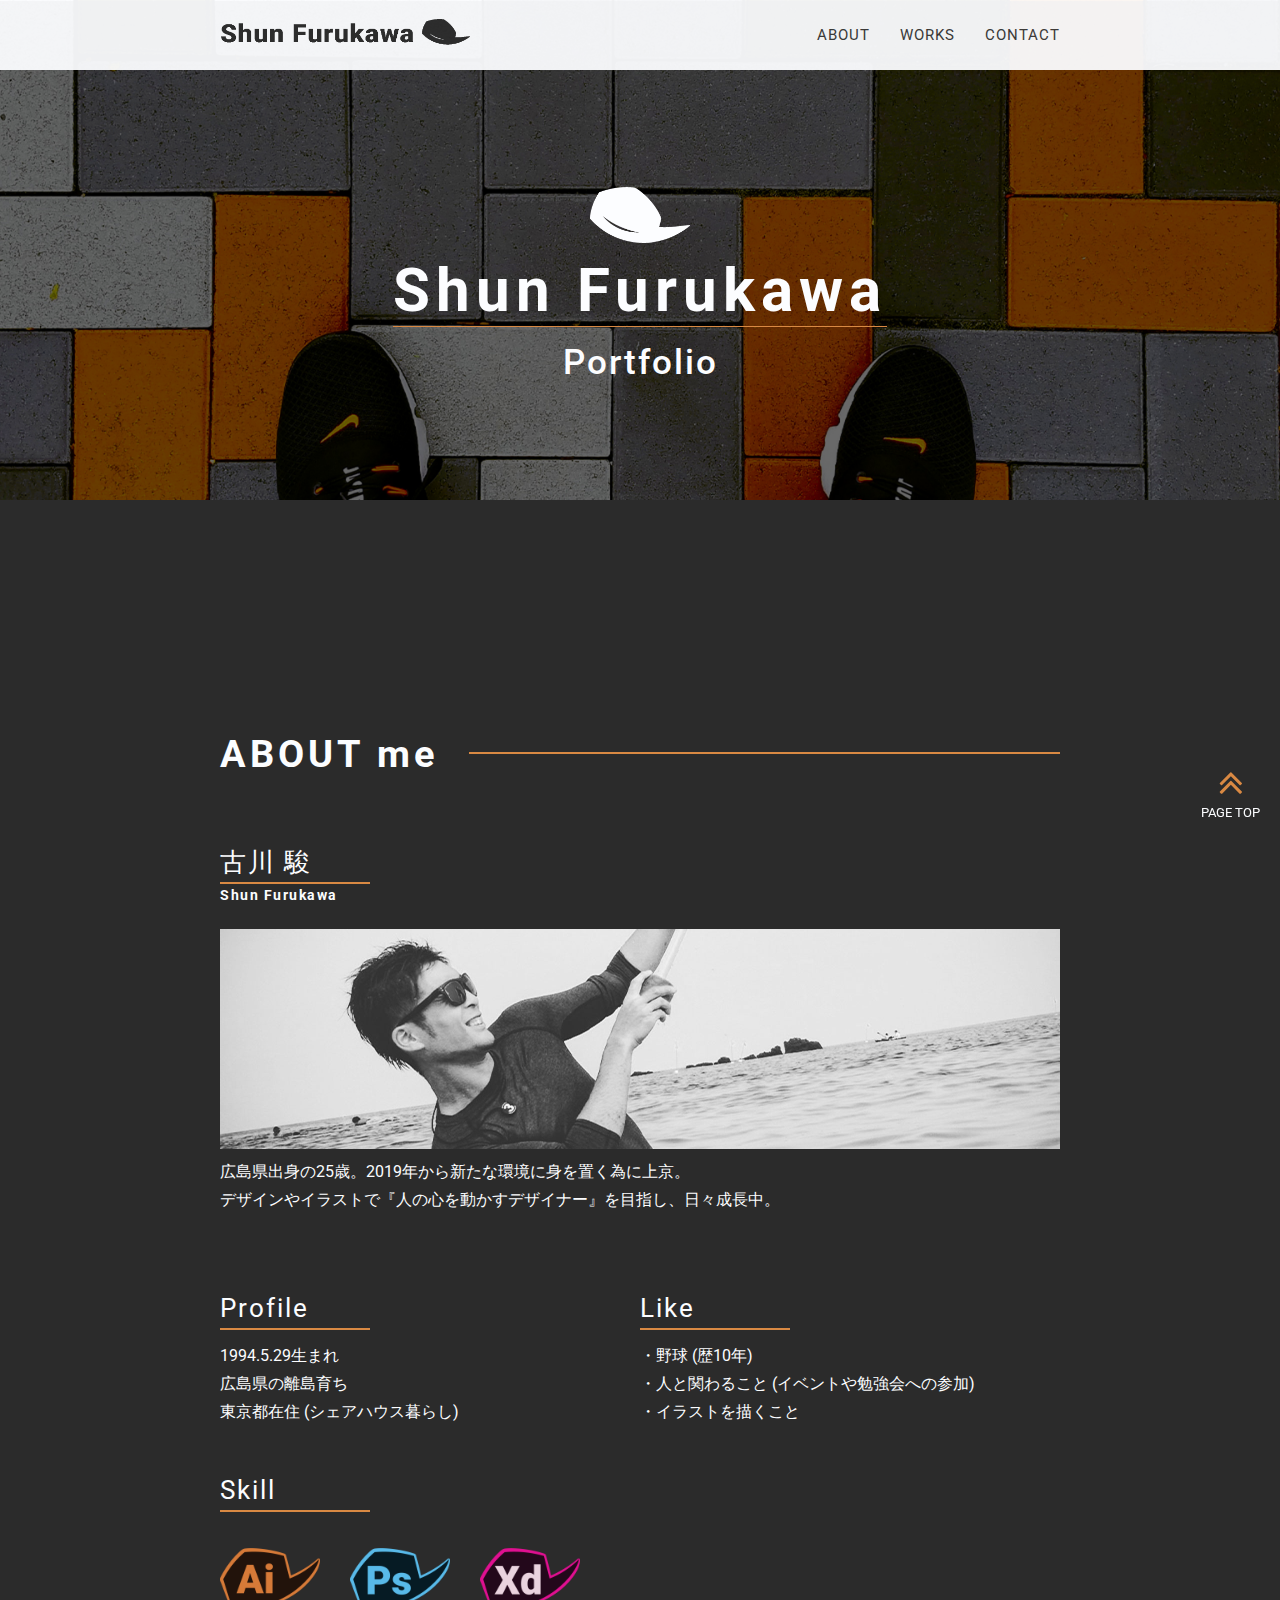
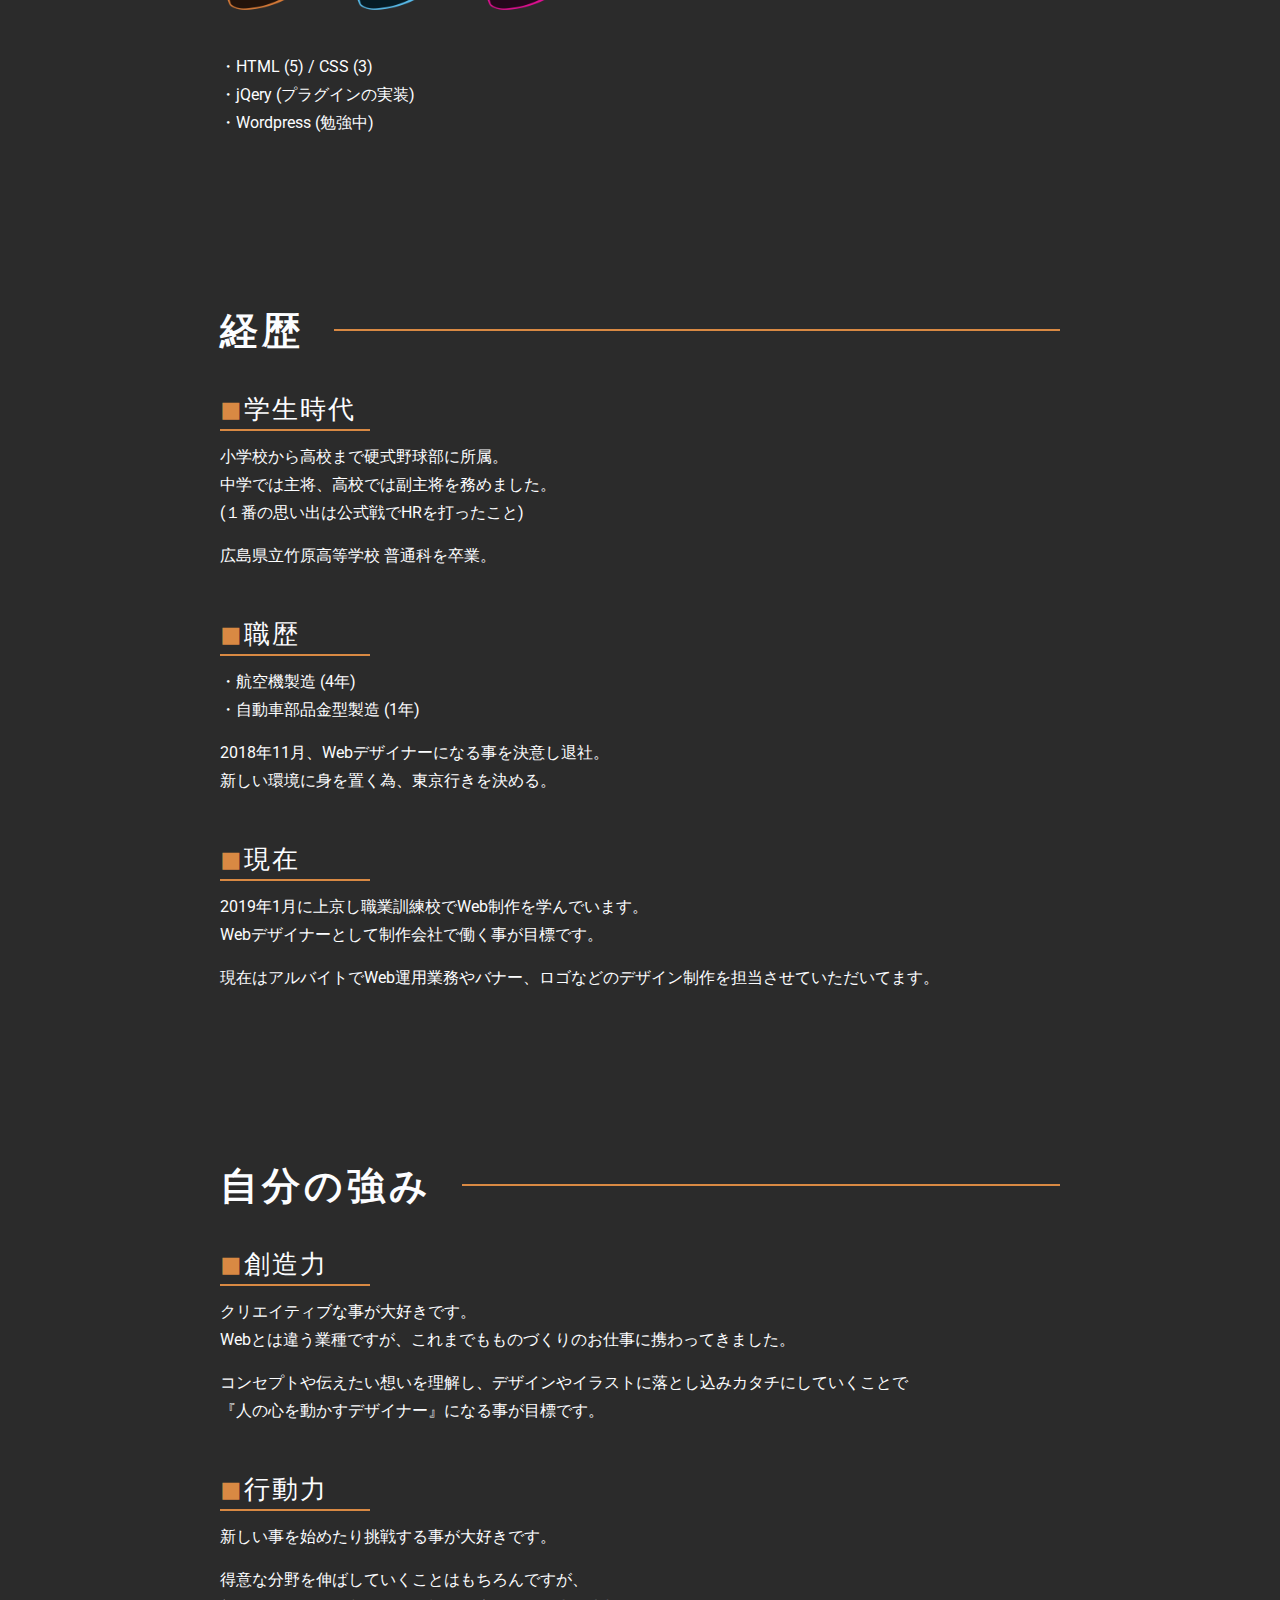
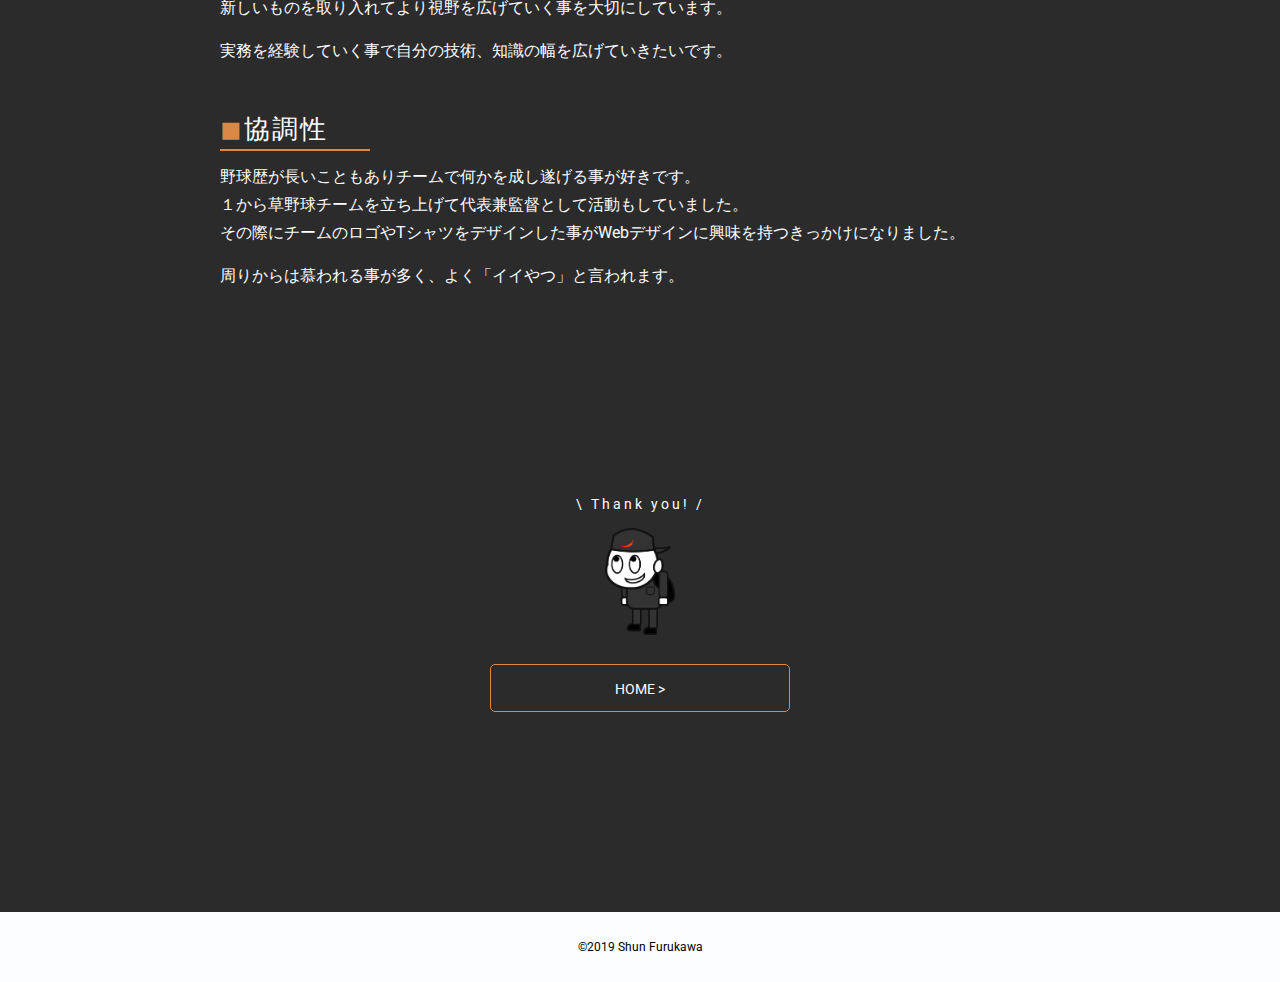
==== about.html @ adbc5334 "Add files via upload" ====
<!DOCTYPE html>
<html lang="ja">

<head>
    <meta charset="UTF-8">
    <meta name="viewport" content="width=device-width, initial-scale=1.0">
    <meta http-equiv="X-UA-Compatible" content="ie=edge">
    <link href="https://fonts.googleapis.com/css?family=Roboto:400,500,900" rel="stylesheet">
    <script src="http://ajax.googleapis.com/ajax/libs/jquery/1.9.0/jquery.min.js"></script>
    <link rel="stylesheet" href="css/style.css">
    <link rel="stylesheet" href="css/lightbox.min.css">
    <link href="https://maxcdn.bootstrapcdn.com/font-awesome/4.7.0/css/font-awesome.min.css" rel="stylesheet" >
    <script type="text/javascript" src="http://code.jquery.com/jquery-3.1.0.min.js"></script>
    <script>
        $(function () {
            // #で始まるリンクをクリックしたら実行されます
            $('a[href^="#"]').click(function () {
                // スクロールの速度
                var speed = 400; // ミリ秒で記述
                var href = $(this).attr("href");
                var target = $(href == "#" || href == "" ? 'html' : href);
                var position = target.offset().top;
                $('body,html').animate({ scrollTop: position }, speed, 'swing');
                return false;
            });
        });
        
    </script>
    <title>Shuuun</title>
</head>

<body id="aboutt">
    <header>
        <nav id="gnav">
            <div class="nav-box">
                <div class="logo c_black1">
                    <a href="#">
                        <figure><img src="img/logo.png" alt="ロゴ"></figure>
                    </a>
                </div>
                <ul>
                    <li><a href="#about" class="c_black1">ABOUT</a></li>
                    <li><a href="#works" class="c_black1">WORKS</a></li>
                    <li><a href="#contact" class="c_black1">CONTACT</a></li>
                </ul>
            </div>
        </nav>
        <div class="main-vsrl c_white">
            <div class="text-box">
                <img src="img/icon2.png" alt="アイコン">
                <!-- <h1>Shun Furukawa</h1>
          <p>Portfolio</p> -->
                <h1>Shun Furukawa</h1>
                <p>Portfolio</p>
            </div>
        </div>
    </header>

    <main>
        <div class="content-wrap">
            <!-- <section id="about-top" class="ts_16">
      <div class="main-container c_white">
        <h3>古川 駿</h3>
        <h5>Shun Furukawa</h5>
        <div class="main-imgbox">
          <figure><img src="img/ph_about01.png" alt="顔" width="100"></figure>
        </div>
      </div>
    </section> -->

     <section id="profile" class="ts_16">
                <h2 class="c_white""><span>ABOUT me</span></h2>
      <div class="main-container c_white">
                    <h3>古川 駿</h3>
                    <h5>Shun Furukawa</h5>
                    <div class="main-imgbox">
                        <figure><img src="img/ph_about02.jpg" alt="顔" width="840"></figure>
                    </div>
                    <p>広島県出身の25歳。2019年から新たな環境に身を置く為に上京。<br>
                        デザインやイラストで『人の心を動かすデザイナー』を目指し、日々成長中。</p>
        </div>
        <div class="profile-container1">
            <div class="profile-box c_white text-box2">
                <h3>Profile</h3>
                <p>1994.5.29生まれ<br>広島県の離島育ち<br>東京都在住 (シェアハウス暮らし)</p>
            </div>
            <div class="profile-box c_white text-box2">
                <h3>Like</h3>
                <p>・野球 (歴10年)<br>
                    ・人と関わること (イベントや勉強会への参加)<br>
                    ・イラストを描くこと</p>
            </div>
        </div>
        <div class="skill c_white text-box2">
            <h3>Skill</h3>
            <div class="skill-img">
                <figure><img src="img/ph_skill01.png" alt="Ai" width="100"></figure>
                <figure><img src="img/ph_skill02.png" alt="Ps" width="100"></figure>
                <figure><img src="img/ph_skill03.png" alt="Xd" width="100"></figure>
            </div>
            <p>・HTML (5) / CSS (3)<br>
                ・jQery (プラグインの実装)<br>
                ・Wordpress (勉強中)</p>
        </div>
        </section>

        <section id="history" class="ts_16">
            <h2 class="c_white""><span>経歴</span></h2>
      <div class=" history_content c_white text-box2">
                <h3><span class=".c_accent">◼</span>学生時代</h3>
                <p>小学校から高校まで硬式野球部に所属。<br>中学では主将、高校では副主将を務めました。<br>(１番の思い出は公式戦でHRを打ったこと)</p>
                <p>広島県立竹原高等学校 普通科を卒業。</p>
                </div>
                <div class="history_content c_white text-box2">
                    <h3><span class=".c_accent">◼</span>職歴</h3>
                    <p>・航空機製造 (4年)<br>
                        ・自動車部品金型製造 (1年)</p>
                    <p>2018年11月、Webデザイナーになる事を決意し退社。<br>
                        新しい環境に身を置く為、東京行きを決める。</p>
                </div>
                <div class="history_content c_white text-box2">
                    <h3><span class=".c_accent">◼</span>現在</h3>
                    <p>2019年1月に上京し職業訓練校でWeb制作を学んでいます。<br>
                        Webデザイナーとして制作会社で働く事が目標です。</p>
                    <p>現在はアルバイトでWeb運用業務やバナー、ロゴなどのデザイン制作を担当させていただいてます。</p>
                </div>
        </section>

        <section id="tuyomi" class="ts_16">
            <h2 class="c_white""><span>自分の強み</span></h2>
      <div class=" tuyomi_content c_white text-box2">
                <h3><span class="c_accent">◼</span>創造力</h3>
                <p>クリエイティブな事が大好きです。<br>
                    Webとは違う業種ですが、これまでもものづくりのお仕事に携わってきました。</p>
                <p>コンセプトや伝えたい想いを理解し、デザインやイラストに落とし込みカタチにしていくことで<br>
                    『人の心を動かすデザイナー』になる事が目標です。</p>
                </div>
                <div class="tuyomi_content c_white text-box2">
                    <h3><span class="c_accent">◼</span>行動力</h3>
                    <p>新しい事を始めたり挑戦する事が大好きです。</p>
                    <p>得意な分野を伸ばしていくことはもちろんですが、<br>
                    新しいものを取り入れてより視野を広げていく事を大切にしています。</p>
                    <p>実務を経験していく事で自分の技術、知識の幅を広げていきたいです。</p>
                </div>
                <div class="tuyomi_content c_white text-box2">
                    <h3><span class="c_accent">◼</span>協調性</h3>
                    <p>野球歴が長いこともありチームで何かを成し遂げる事が好きです。<br>
                        １から草野球チームを立ち上げて代表兼監督として活動もしていました。<br>
                        その際にチームのロゴやTシャツをデザインした事がWebデザインに興味を持つきっかけになりました。</p>
                    <p>周りからは慕われる事が多く、よく「イイやつ」と言われます。</p>
                </div>
        </section>

        <div class="thanks ts_16 c_white">
            <p>\ Thank you! /</p>
            <figure><img src="img/ph_about01.png" alt="aitu" width="70"></figure>
        </div>

        <div class="btn"><a href="index.html">HOME ></a></div>

        <div id="page_top"><a href="#"></a></div>

    </main>

    <footer>
        <small><span>&copy;</span>2019 Shun Furukawa</small>
    </footer>
    <script src="js/lightbox-plus-jquery.min.js"></script>

</body>
---- css/style.css ----
@charset "UTF-8";

@keyframes moveInTop {
    0% {
      opacity: 0;
      transform: translateY(-3rem);
      -webkit-transform: translateY(-3rem);
      -moz-transform: translateY(-3rem);
      -ms-transform: translateY(-3rem);
      -o-transform: translateY(-3rem);
    }
    /* 80% {
      opacity: 0.5;
      transform: translateY(1rem);
      -webkit-transform: translateY(1rem);
      -moz-transform: translateY(1rem);
      -ms-transform: translateY(1rem);
      -o-transform: translateY(1rem);
    } */
    100% {
      opacity: 1;
      transform: translateY(0);
      -webkit-transform: translateY(0);
      -moz-transform: translateY(0);
      -ms-transform: translateY(0);
      -o-transform: translateY(0);
    }
  }
/* ------------------------------------------------ */

*{
    padding: 0;
    margin: 0;
    list-style: none;
    text-decoration: none;
    box-sizing: border-box;
}

html{
    font-size: 62.5%;
    font-family: 'Roboto', sans-serif;
}
body{
    background-color: #2B2B2B;
}
main{
    /* background-color: #3B3B3B; */
    width: 102rem;
    height: auto;
    margin: auto;
    padding-top: 6rem;
}

/* ----------color---------- */
.c_black1{
    color: #3B3B3B;
}
.c_black2{
    color: #6A6A6A;
}
.c_white{
    color: #FCFDFF;
}
.c_accent{
    color: #D98943;
}

/* ----------見出し---------- */
h1{
    font-size: 6rem;
    letter-spacing: 0.6rem;
    border-bottom: 1.5px #D98943 solid;
    margin-bottom: 1.5rem;
}
h2{
    font-size: 4.5rem;
    letter-spacing: 0.4rem;
    margin-bottom: 6rem;
    padding-top: 10rem;
    position: relative;
}

h2 span{
    position: relative;
    display: inline-block;
    padding-right: 3rem;
    background-color: #2B2B2B;
    z-index: 10;
}

h2::after{
    content:"";
    position: absolute;
    top: 83%;
    left: 0;
    transform:translateY(-50%);
    background-color: #D98943;
    display: block;
    width: 100%;
    height: 1.5px;
    z-index: 1;
}

h3{
    font-size: 3.5rem;
    letter-spacing: 0.2rem;
    font-weight: 400;
}
h3 + p {
    margin-top: 2rem;
}

h3 span{
    color: #D98943;
}
h4{
    font-size: 1.7rem;
    letter-spacing: 0.15rem;
    margin-bottom: 0.5rem;
}
h5{
    font-size: 1.4rem;
    letter-spacing: 0.15rem;
}
.ts_14{
    font-size: 1.4rem;
}

.ts_16{
    font-size: 1.6rem;
    line-height: 2.8rem;
}

/* ----------nav---------- */
#gnav{
    position: fixed;
    background-color:#FCFDFF;
    opacity: 0.95;
    width: 100%;
    height: 7rem;
    z-index: 999;
}
.nav-box{
    display: flex;
    justify-content: space-between;
    /* background-color: rgb(224, 224, 224); */
    max-width: 88rem;
    height: 7rem;
    padding-left: 2rem;
    padding-right: 2rem;
    margin: auto;
}
.logo{
    display: flex;
    align-items: center;
}
.logo a{
    display:block;
}
/* .logo p{
    font-size: 2.5rem;
    font-weight: 900;
    letter-spacing: 0.13rem;
    margin-right: 1.2rem;
} */
.logo img{
    width: 25rem;
    height: 3rem;
}
.nav-box ul{
    display: flex;
    align-items: center;
}
.nav-box ul li a{
    position: relative;
    display: inline-block;
    font-size: 1.5rem;
    letter-spacing: 0.1rem;
    height: 7rem;
    margin-left: 3rem;
    line-height: 7rem;
}
.nav-box ul li a:hover{
    color: rgb(143, 143, 143);
}
.nav-box ul li a::after {
    position: absolute;
    bottom: 18px;
    left: 0;
    content: '';
    width: 100%;
    height: 2px;
    background: #D98943;
    transform: scale(0, 1);
    transform-origin: left top;
    transition: transform .3s;
  }
  .nav-box ul li a:hover::after {
    transform: scale(1, 1);
  }

/* ----------mainvsrl---------- */
.main-vsrl{
    display: flex;
    align-items: center;
    justify-content: center;
    background-image: url(../img/main.jpg);
    background-size: cover;
    background-position: center center;
    background-attachment: fixed;
    /* background-color: rgb(255, 194, 194); */
    width: 100%;
    height: 50rem;
    padding-top: 7rem;
}
.text-box{
    text-align: center;
    animation-name: moveInTop;
  animation-duration: 1s;
}
.text-box p{
    font-size: 3.5rem;
    letter-spacing: 0.2rem;
    font-weight: 500;
}
.text-box img{
    width: 10rem;
    /* height: 4.5rem; */
    margin-bottom: 1rem;
}

/* ----------ABOUT---------- */
/* .about-container .btn{
    display: none;
} */
.content-wrap{
    max-width: 84rem;
    margin: auto;
}
.about-container{
    margin-bottom: 10rem;
}
.about_content-box{
    display: flex;
    justify-content: space-between;
    /* background-color: #fff; */
    max-width: 84rem;
    margin-bottom: 4rem;
}
.about_img-box img{
    width: 40rem;
    height: 22rem;
}
.about_text-box{
    display: flex;
    flex-direction: column;
    color: #FCFDFF;
    /* background-color: rgb(255, 92, 92); */
    width: 40rem;
    height: 22rem;
}
.about_text-box h4,
.about_text-box h5{
    font-weight: 400;
}
.text1 p{
    width: 100%;
}
.text2{
    margin-top: auto;
}
.text2 p{
    font-size: 1.4rem;
    margin-top: 0.5rem;
}

.text3{
    margin-bottom: 4rem;
}
.btn{
    /* background-color: rgb(156, 119, 119); */
    max-width: 30rem;
    height: 4.8rem;
    text-align: center;
    /* border: 1px #D98943 solid; */
    margin: auto;
}
.btn a{
    display: block;
    color: #FCFDFF;
    font-size: 1.4rem;
    line-height: 4.8rem;
    border: 1px solid #D98943;
    border-radius: 5px;
    transition: all 300ms 0s ease;
    width: 100%;
    height: 100%;
}
.btn a:hover {
    letter-spacing: 5px;
    background-color: rgb(104, 75, 49);
  }
/* ----------WORKS---------- */
.works-container{
    /* background-color: rgb(255, 152, 152); */
    display: flex;
    flex-direction: row;
    justify-content: space-between;
    flex-wrap: wrap;
    max-width: 84rem;
    height: auto;
    margin-bottom: 6rem;
}
.work-card{
    background-color: #fff;
    width: 40rem;
    height: 36rem;
    margin-bottom: 4rem;
    border-radius: 5px;
    box-shadow: 0px 2px 4px rgb(22, 22, 22);
    transition: all 300ms 0s ease;
}
.work-card:hover {
	box-shadow: 0px 6px 8px #333;
	opacity: 0.8;
}
.card_img{
    /* background-color: rgb(83, 49, 49); */
    width: 40rem;
    height: 22rem;
}
.card_img img{
    width: 40rem;
    height: 22rem;
    border-radius: 5px 5px 0px 0px;
}
.card_info{
    width: 40rem;
    height: 14rem;
    padding: 2.5rem 1.8rem;
}
.card_info h4{
    margin-bottom: 2rem;
    letter-spacing: 0.05rem;
}
.card_info p{
    font-size: 1.4rem;
    margin-bottom: 0.5rem;
}

/* #illustration .work-card{
    width: 40rem;
    height: 36rem;
}
#illustration .card_img{
    width: 84rem;
    height: 22rem;
}
#illustration .card_info{
    width: 84rem;
    height: 14rem;
} */

/* <!-- ---------------------Contact----------------------------> */
.contact-box{
    margin-bottom: 20rem;
}
.contact-box img{
    width: 20rem;
    /* line-height: 5rem; */
}
.contact-box a {
    width: 100%;
    height: 100%;
    display: flex;
    align-items: center;
    justify-content: center;
}
/* * ----------footer---------- * */
footer{
    background-color:#FCFDFF;
    text-align: center;
    width: 100%;
    height: 7rem;
    margin-top: 20rem;
}
small{
    font-size: 1.2rem;
    line-height: 7rem;
}

/* ---------ABOUTpage------------ */

#aboutt h3{
    font-size: 2.6rem;
    margin-top: 5.0rem;
    position: relative;
    padding-bottom: 0.5rem;
}
#aboutt h3:after {
    position: absolute;
    content: " ";
    display: block;
    border-bottom: solid 2px #D98943;
    bottom: -3px;
    width: 15rem;
}

#aboutt h2{
    padding: 0;
    margin-top: 18rem;
    margin-bottom: 0;
    font-size: 3.8rem;
}

#aboutt h2::after{
    content:"";
    position: absolute;
    top: 45%;
    left: 0;
    transform:translateY(-50%);
    background-color: #D98943;
    display: block;
    width: 100%;
    height: 2px;
    z-index: 1;
}

.text-box2{
    height: auto;
    margin-bottom: 4.0rem;
}

.text-box2 p{
    margin-top: 1.5rem;
}

.main-container p{
    margin-bottom: 3rem;
}

#aboutt .main-container h3{
    /* color: #000; */
    margin-top: 8rem;
}

.profile-container1{
    display: flex;
    flex-direction: row;
}

.profile-box{
    width: 40.0rem;
    margin-right: 4rem;
    margin-bottom: 0;
}

.main-imgbox{
    margin-top: 2rem;
}

.skill-img{
    display: flex;
    flex-direction: row;
}

.skill-img img{
    margin-right: 3rem;
    margin-top: 2rem;
}

.thanks{
    text-align: center;
    margin-top: 20rem;
}

.thanks p{
    font-size: 1.4rem;
    letter-spacing: 0.3rem;
}

.thanks img{
    margin-top: 1rem;
}

#aboutt .btn{
    margin-top: 2rem;
}

#page_top{
    width: 100px;
    height: 60px;
    position: fixed;
    right: 0;
    bottom: 0;
    /* background: #ef3f98; */
    /* opacity: 0.6; */
  }
  #page_top a{
    position: relative;
    display: block;
    width: 100px;
    height: 60px;
    text-decoration: none;
  }
  #page_top a::before{
    font-family: FontAwesome;
    content: '\f102';
    font-size: 40px;
    color: #D98943;
    position: absolute;
    width: 25px;
    height: 25px;
    top: -190px;
    bottom: 0;
    right: 0;
    left: 0;
    margin: auto;
    text-align: center;
  }
  #page_top a::after{
    content: 'PAGE TOP';
    font-size: 13px;
    color: #FCFDFF;
    position: absolute;
    top: -35px;
    bottom: 0;
    right: 0;
    left: 0;
    margin: auto;
    text-align: center;
  }
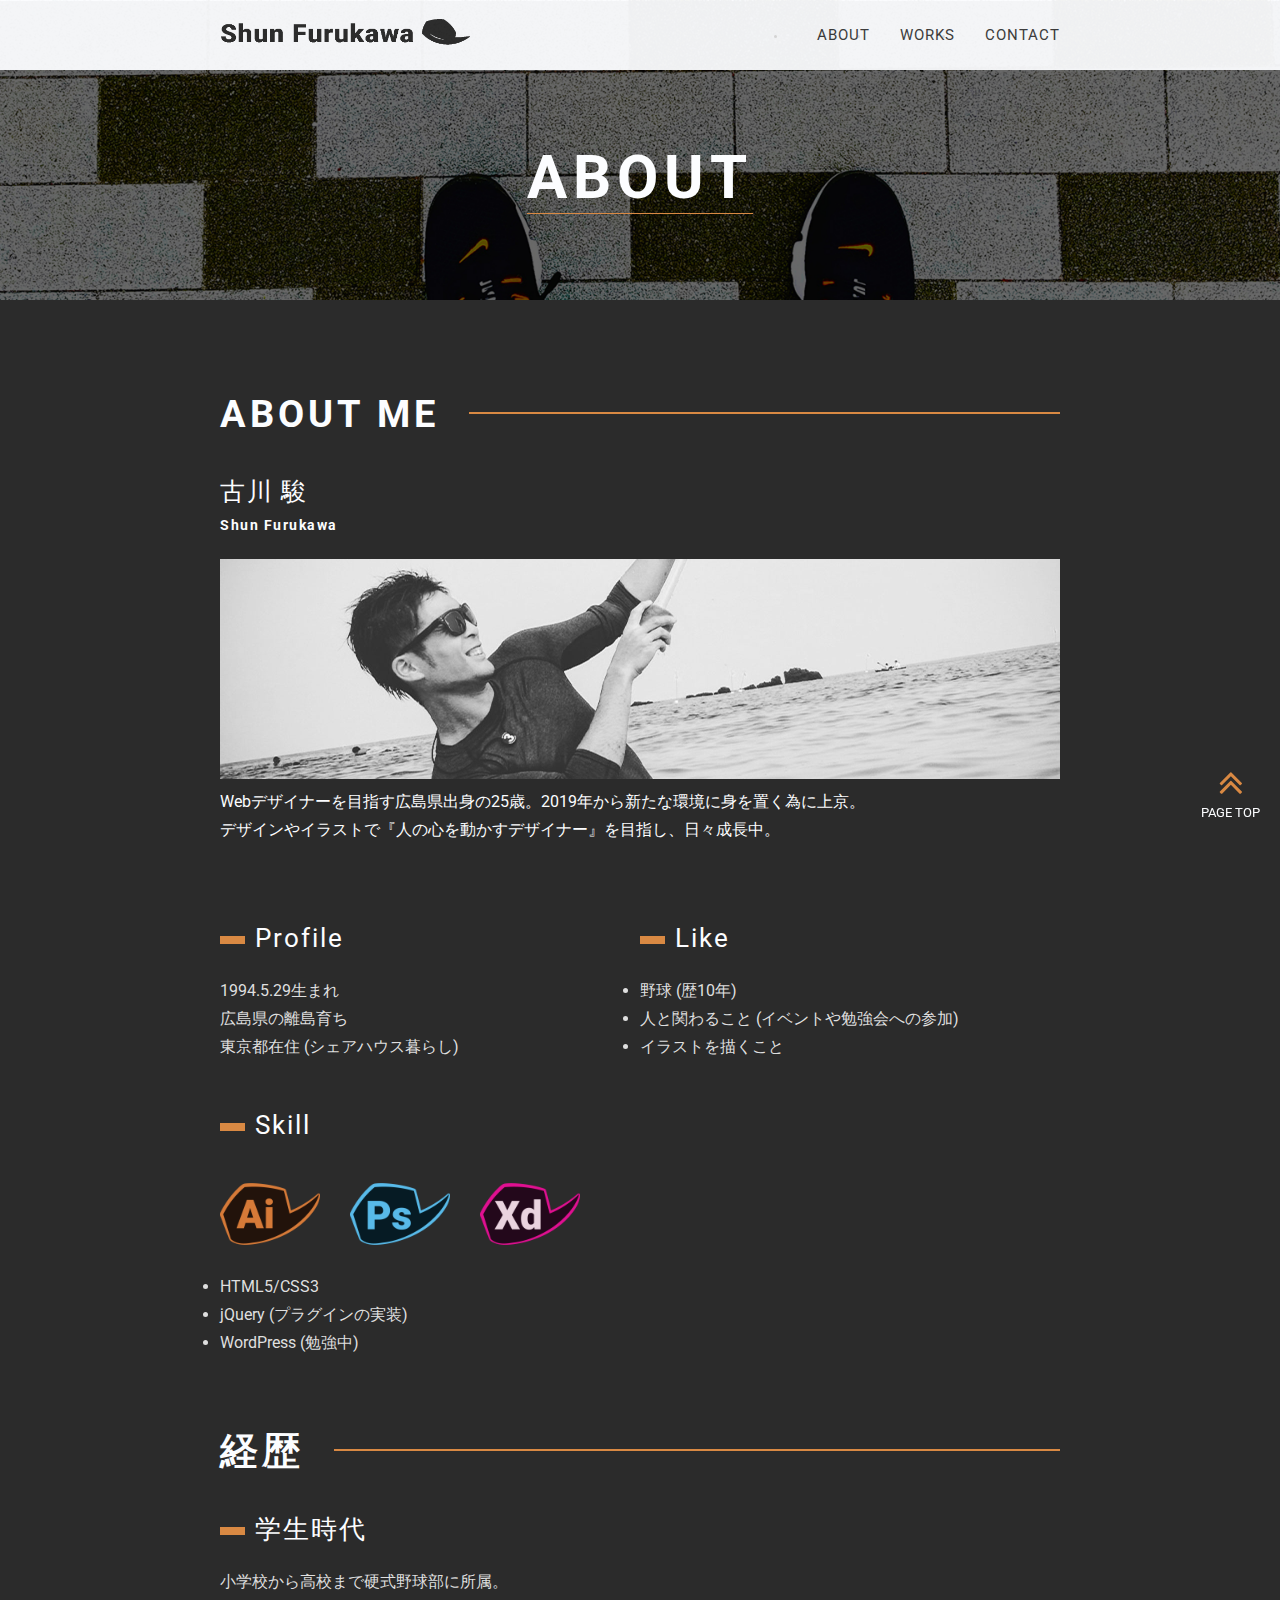
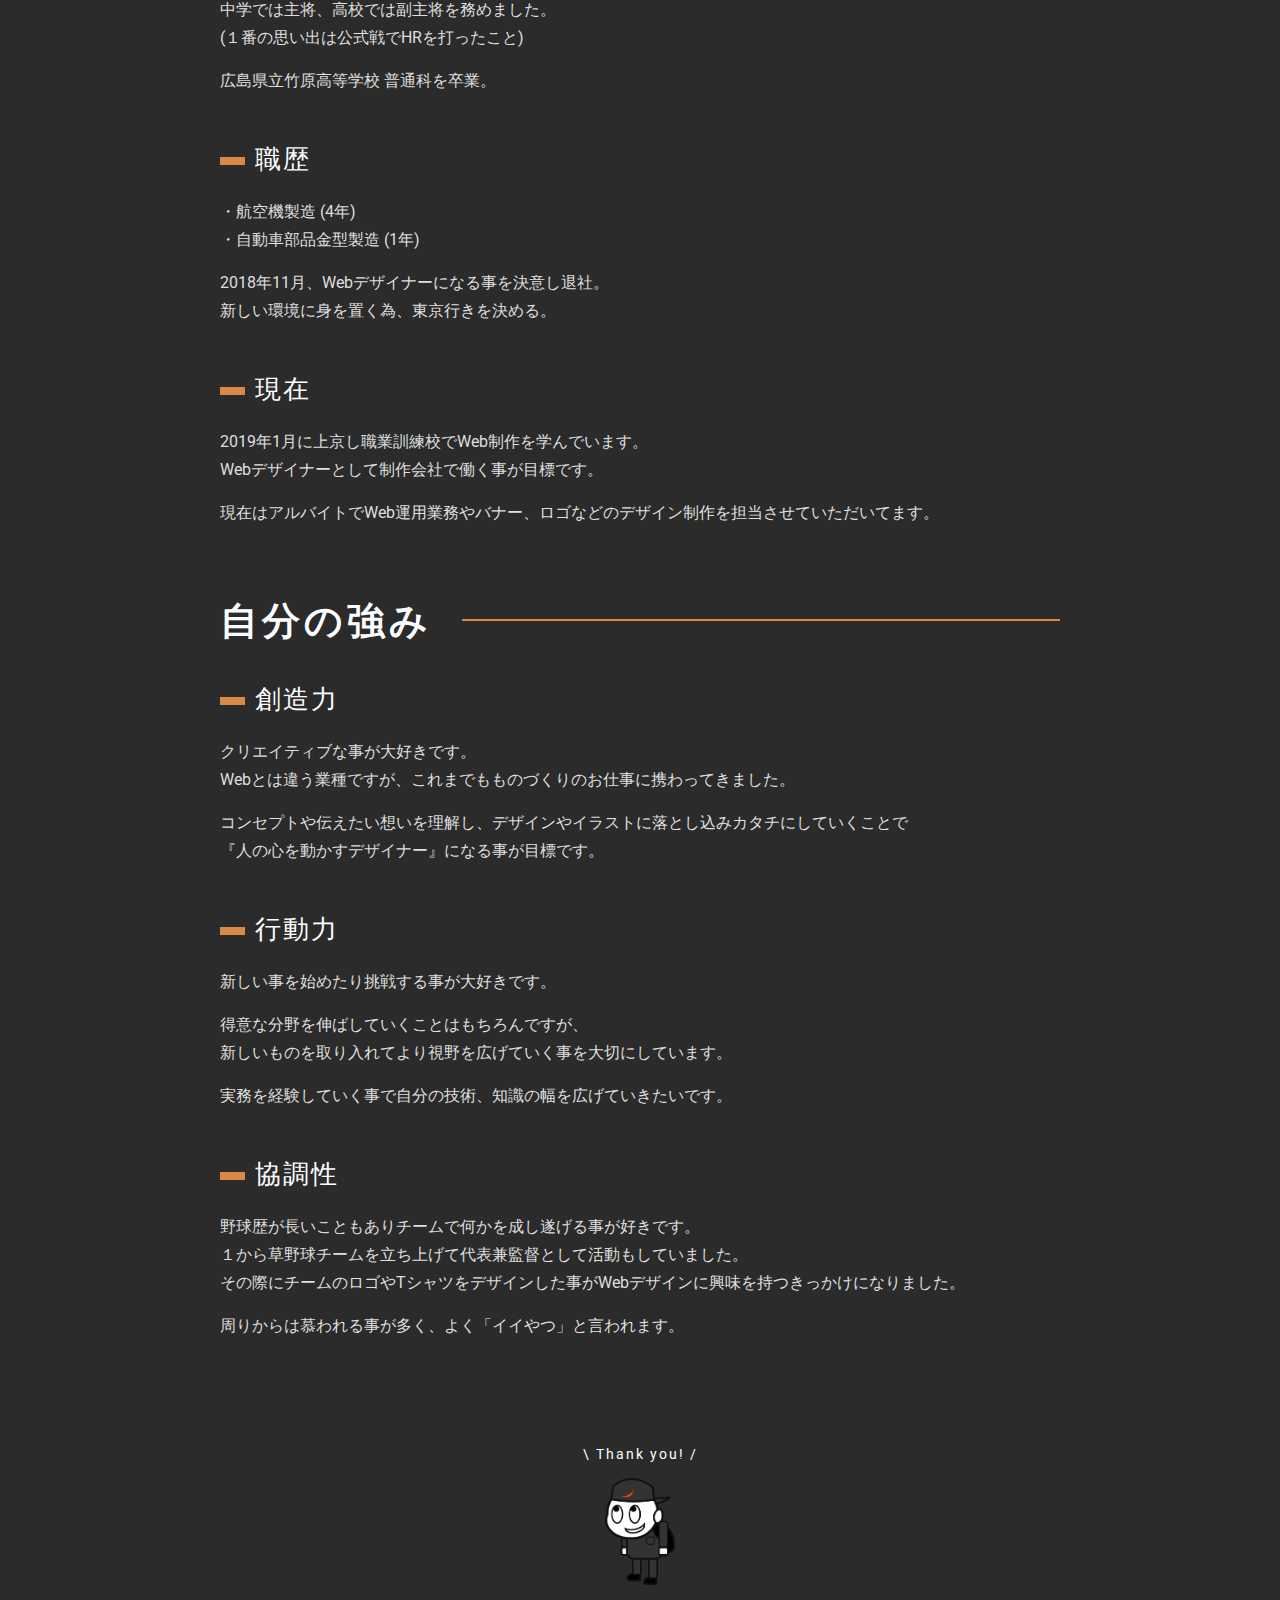
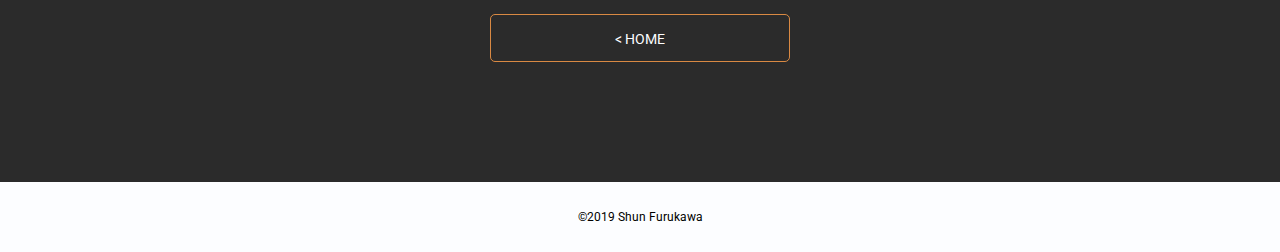
==== commit f2b6659c: "Add files via upload" ====
--- a/about.html
+++ b/about.html
@@ -24,7 +24,6 @@
                 return false;
             });
         });
-        
     </script>
     <title>Shuuun</title>
 </head>
@@ -34,24 +33,24 @@
         <nav id="gnav">
             <div class="nav-box">
                 <div class="logo c_black1">
-                    <a href="#">
+                    <a href="index.html">
                         <figure><img src="img/logo.png" alt="ロゴ"></figure>
                     </a>
                 </div>
                 <ul>
-                    <li><a href="#about" class="c_black1">ABOUT</a></li>
-                    <li><a href="#works" class="c_black1">WORKS</a></li>
-                    <li><a href="#contact" class="c_black1">CONTACT</a></li>
+                    <li><a href="index.html#about" class="c_black1">ABOUT</a></li>
+                    <li><a href="index.html#works" class="c_black1">WORKS</a></li>
+                    <li><a href="index.html#contact" class="c_black1">CONTACT</a></li>
                 </ul>
             </div>
         </nav>
         <div class="main-vsrl c_white">
             <div class="text-box">
-                <img src="img/icon2.png" alt="アイコン">
+                <!-- <img src="img/icon2.png" alt="アイコン"> -->
                 <!-- <h1>Shun Furukawa</h1>
           <p>Portfolio</p> -->
-                <h1>Shun Furukawa</h1>
-                <p>Portfolio</p>
+                <h1>ABOUT</h1>
+                <!-- <p>Portfolio</p> -->
             </div>
         </div>
     </header>
@@ -69,14 +68,14 @@
     </section> -->
 
      <section id="profile" class="ts_16">
-                <h2 class="c_white""><span>ABOUT me</span></h2>
+                <h2 class="c_white""><span>ABOUT ME</span></h2>
       <div class="main-container c_white">
-                    <h3>古川 駿</h3>
+                    <h4>古川 駿</h4>
                     <h5>Shun Furukawa</h5>
                     <div class="main-imgbox">
                         <figure><img src="img/ph_about02.jpg" alt="顔" width="840"></figure>
                     </div>
-                    <p>広島県出身の25歳。2019年から新たな環境に身を置く為に上京。<br>
+                    <p>Webデザイナーを目指す広島県出身の25歳。2019年から新たな環境に身を置く為に上京。<br>
                         デザインやイラストで『人の心を動かすデザイナー』を目指し、日々成長中。</p>
         </div>
         <div class="profile-container1">
@@ -86,9 +85,11 @@
             </div>
             <div class="profile-box c_white text-box2">
                 <h3>Like</h3>
-                <p>・野球 (歴10年)<br>
-                    ・人と関わること (イベントや勉強会への参加)<br>
-                    ・イラストを描くこと</p>
+                <ul>
+                  <li>野球 (歴10年)</li>
+                  <li>人と関わること (イベントや勉強会への参加)</li>
+                  <li>イラストを描くこと</li>
+                </ul>
             </div>
         </div>
         <div class="skill c_white text-box2">
@@ -98,28 +99,30 @@
                 <figure><img src="img/ph_skill02.png" alt="Ps" width="100"></figure>
                 <figure><img src="img/ph_skill03.png" alt="Xd" width="100"></figure>
             </div>
-            <p>・HTML (5) / CSS (3)<br>
-                ・jQery (プラグインの実装)<br>
-                ・Wordpress (勉強中)</p>
+            <ul>
+              <li>HTML5/CSS3</li>
+              <li>jQuery (プラグインの実装)</li>
+              <li>WordPress (勉強中)</li>
+            </ul>
         </div>
         </section>
 
         <section id="history" class="ts_16">
             <h2 class="c_white""><span>経歴</span></h2>
       <div class=" history_content c_white text-box2">
-                <h3><span class=".c_accent">◼</span>学生時代</h3>
+                <h3>学生時代</h3>
                 <p>小学校から高校まで硬式野球部に所属。<br>中学では主将、高校では副主将を務めました。<br>(１番の思い出は公式戦でHRを打ったこと)</p>
                 <p>広島県立竹原高等学校 普通科を卒業。</p>
                 </div>
                 <div class="history_content c_white text-box2">
-                    <h3><span class=".c_accent">◼</span>職歴</h3>
+                    <h3>職歴</h3>
                     <p>・航空機製造 (4年)<br>
                         ・自動車部品金型製造 (1年)</p>
                     <p>2018年11月、Webデザイナーになる事を決意し退社。<br>
                         新しい環境に身を置く為、東京行きを決める。</p>
                 </div>
                 <div class="history_content c_white text-box2">
-                    <h3><span class=".c_accent">◼</span>現在</h3>
+                    <h3>現在</h3>
                     <p>2019年1月に上京し職業訓練校でWeb制作を学んでいます。<br>
                         Webデザイナーとして制作会社で働く事が目標です。</p>
                     <p>現在はアルバイトでWeb運用業務やバナー、ロゴなどのデザイン制作を担当させていただいてます。</p>
@@ -129,22 +132,22 @@
         <section id="tuyomi" class="ts_16">
             <h2 class="c_white""><span>自分の強み</span></h2>
       <div class=" tuyomi_content c_white text-box2">
-                <h3><span class="c_accent">◼</span>創造力</h3>
+                <h3>創造力</h3>
                 <p>クリエイティブな事が大好きです。<br>
                     Webとは違う業種ですが、これまでもものづくりのお仕事に携わってきました。</p>
                 <p>コンセプトや伝えたい想いを理解し、デザインやイラストに落とし込みカタチにしていくことで<br>
                     『人の心を動かすデザイナー』になる事が目標です。</p>
                 </div>
                 <div class="tuyomi_content c_white text-box2">
-                    <h3><span class="c_accent">◼</span>行動力</h3>
+                    <h3>行動力</h3>
                     <p>新しい事を始めたり挑戦する事が大好きです。</p>
                     <p>得意な分野を伸ばしていくことはもちろんですが、<br>
                     新しいものを取り入れてより視野を広げていく事を大切にしています。</p>
                     <p>実務を経験していく事で自分の技術、知識の幅を広げていきたいです。</p>
                 </div>
                 <div class="tuyomi_content c_white text-box2">
-                    <h3><span class="c_accent">◼</span>協調性</h3>
-                    <p>野球歴が長いこともありチームで何かを成し遂げる事が好きです。<br>
+                    <h3>協調性</h3>
+                    <p style="color:#dfdfdf;">野球歴が長いこともありチームで何かを成し遂げる事が好きです。<br>
                         １から草野球チームを立ち上げて代表兼監督として活動もしていました。<br>
                         その際にチームのロゴやTシャツをデザインした事がWebデザインに興味を持つきっかけになりました。</p>
                     <p>周りからは慕われる事が多く、よく「イイやつ」と言われます。</p>
@@ -156,7 +159,7 @@
             <figure><img src="img/ph_about01.png" alt="aitu" width="70"></figure>
         </div>
 
-        <div class="btn"><a href="index.html">HOME ></a></div>
+        <div class="btn"><a href="index.html">< HOME</a></div>
 
         <div id="page_top"><a href="#"></a></div>
 
--- a/css/style.css
+++ b/css/style.css
@@ -105,7 +105,22 @@
     font-size: 3.5rem;
     letter-spacing: 0.2rem;
     font-weight: 400;
-}
+    /* padding-left: 3.2rem; */
+    margin-bottom: 2rem;
+    position: relative;
+}
+
+/* h3::before{
+    position: absolute;
+    content: " ";
+    display: block;
+    background-color: #D98943;
+    width: 2.5rem;
+    height: 0.8rem;
+    top: 45%;
+    left: 0;
+} */
+
 h3 + p {
     margin-top: 2rem;
 }
@@ -382,7 +397,7 @@
     text-align: center;
     width: 100%;
     height: 7rem;
-    margin-top: 20rem;
+    margin-top: 12rem;
 }
 small{
     font-size: 1.2rem;
@@ -391,28 +406,69 @@
 
 /* ---------ABOUTpage------------ */
 
+#aboutt .main-vsrl{
+    display: flex;
+    align-items: center;
+    justify-content: center;
+    background-image: url(../img/main2.jpg);
+    background-size: cover;
+    background-position: center center;
+    background-attachment: fixed;
+    /* background-color: rgb(255, 194, 194); */
+    width: 100%;
+    height: 30rem;
+    padding-top: 7rem;
+}
+
 #aboutt h3{
     font-size: 2.6rem;
     margin-top: 5.0rem;
+    padding-left: 3.5rem;
     position: relative;
     padding-bottom: 0.5rem;
 }
-#aboutt h3:after {
+
+#aboutt h3::before{
+    position: absolute;
+    content: " ";
+    display: block;
+    background-color: #D98943;
+    width: 2.5rem;
+    height: 0.8rem;
+    top: 35%;
+    left: 0;
+}
+
+#aboutt h4{
+    font-size: 2.5rem;
+    font-weight: 400;
+    margin-bottom: 0;
+    padding: 0;
+    margin-top: 5.0rem;
+    position: relative;
+    padding-bottom: 0.5rem;
+}
+
+/* #aboutt h3:after {
     position: absolute;
     content: " ";
     display: block;
     border-bottom: solid 2px #D98943;
     bottom: -3px;
     width: 15rem;
-}
+} */
 
 #aboutt h2{
     padding: 0;
-    margin-top: 18rem;
+    margin-top: 8rem;
     margin-bottom: 0;
     font-size: 3.8rem;
 }
 
+#aboutt #profile h2{
+    margin-top: 4rem;
+}
+
 #aboutt h2::after{
     content:"";
     position: absolute;
@@ -426,12 +482,13 @@
     z-index: 1;
 }
 
-.text-box2{
-    height: auto;
-    margin-bottom: 4.0rem;
+#aboutt ul li{
+    color: #dfdfdf;
+    list-style: disc;
 }
 
 .text-box2 p{
+    color: #dfdfdf;
     margin-top: 1.5rem;
 }
 
@@ -466,17 +523,17 @@
 
 .skill-img img{
     margin-right: 3rem;
-    margin-top: 2rem;
+    margin-top: 0rem;
 }
 
 .thanks{
     text-align: center;
-    margin-top: 20rem;
+    margin-top: 10rem;
 }
 
 .thanks p{
     font-size: 1.4rem;
-    letter-spacing: 0.3rem;
+    letter-spacing: 0.2rem;
 }
 
 .thanks img{
